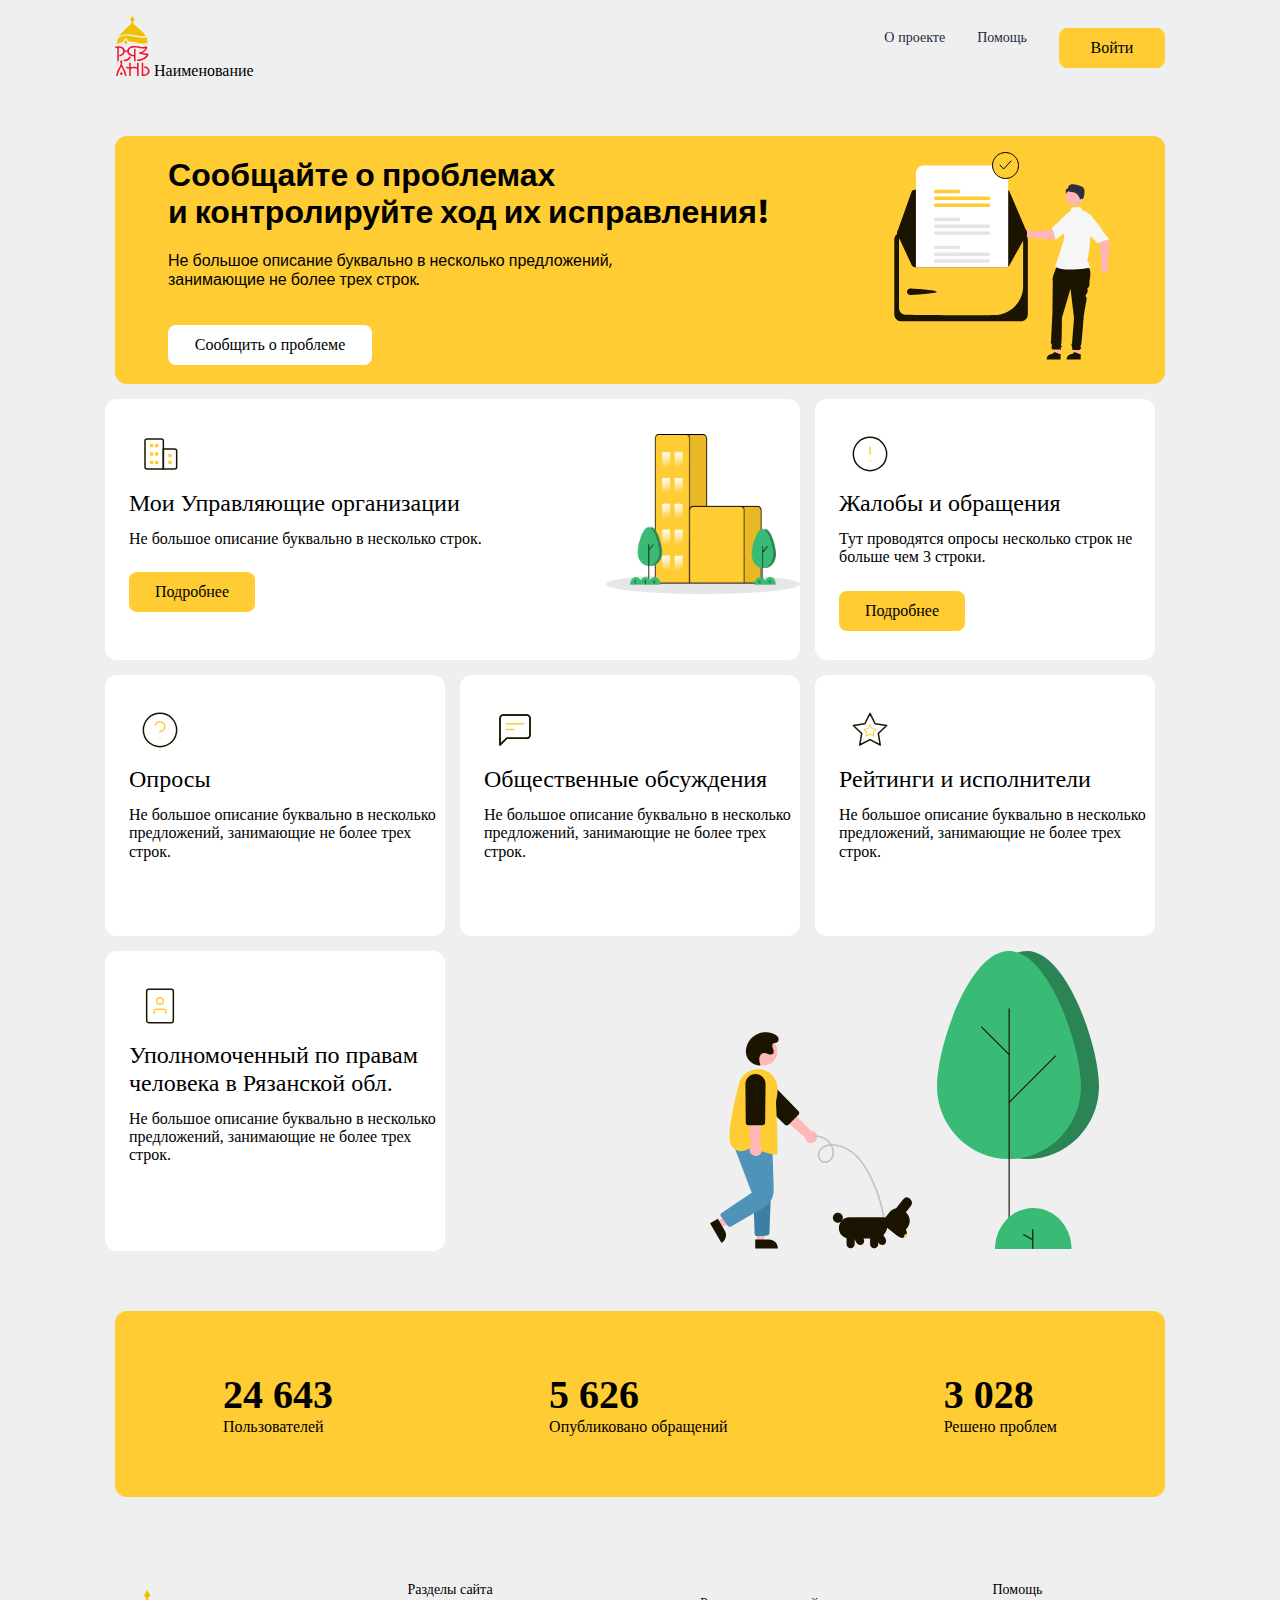
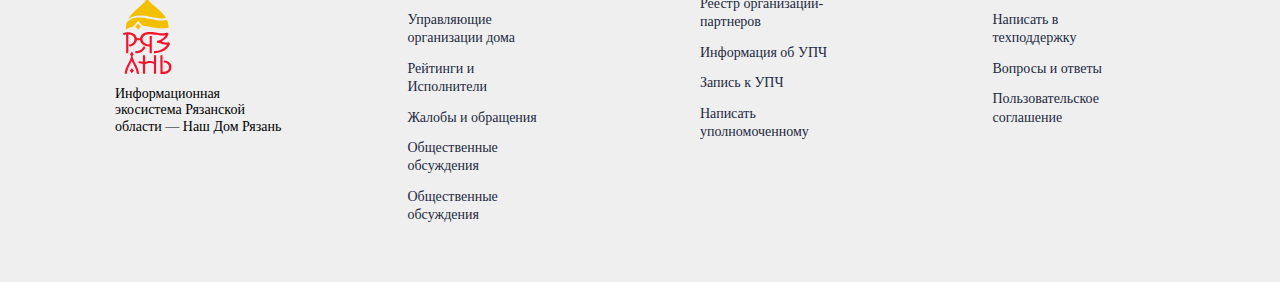
==== page/рязань/index.html @ d8bab6db "add 2 part of gomework" ====
<!DOCTYPE html>
<html lang="ru">

<head>
    <meta charset="UTF-8" />
    <title>Рязань</title>
    <meta name="description" content="Worlwide easy travels" />
    <meta name="viewport"
        content="width=device-width, initial-scale=1, minimum-scale=1, maximum-scale=1, user-scalable=0" />
    <link href="https://fonts.googleapis.com/css2?family=Poppins:wght@100&display=swap" rel="stylesheet">
    <link type="text/css" rel="stylesheet" href="./assets/style/normalize.css" />
    <link type="text/css" rel="stylesheet" href="./assets/style/style.css" />
</head>

<body>
    <header class="header g-content">
        <div class="header__left-part">
            <p class="header__text">
                <a href="#">
                    <img src="./assets/images/svg/logo.svg" class="header__logo" alt="логотип Рязань" /></a>
                Наименование
            </p>
        </div>
        <div class="header__right-part">
            <nav class="header__nav">
                <ul class="header__menu">
                    <li class="header__menu-item">
                        <a class="header__menu-link" href="#">О проекте</a>
                    </li>
                    <li class="header__menu-item">
                        <a class="header__menu-link" href="#">Помощь</a>
                    </li>
                </ul>
            </nav>
            <button class="header__login-btn">Войти</button>
        </div>
    </header>


    <section class="hero g-content">
        <div class="hero__main-left">
            <h1 class="hero__text-main">
                Сообщайте о проблемах<br />и контролируйте ход их исправления!
            </h1>
            <p class="hero__text">
                Не большое описание буквально в несколько предложений,<br />
                занимающие не более трех строк.
            </p>
            <button class="hero__btn">Сообщить о проблеме</button>

        </div>
        <div class="hero__main-left">
            <img class="hero__img" src="assets/images/svg/hero-img.svg" alt="Иконка">
    </section>

    <section class="content g-content">
        <div class="content__column-1">
            <div class="content-column-container-flex">
                <div class="conent__column-1-left">
                    <img class="content__icon-column" src="assets/images/svg/columns-icon.svg" alt="Иконка колонны">
                    <p class="content__text"><a href="#" class="content__link-main">Мои Управляющие организации</a></p>
                    <p class="content__text">Не большое описание буквально в несколько строк.</p>
                    <button class="content__btm">Подробнее</button>
                </div>
                <div class="conent__column-1-right">
                    <img class="content__img-column" src="assets/images/png/house.png" alt="Иконка дома">

                </div>
            </div>
        </div>

        <div class="content__column-2">
            <img class="content__icon-column" src="assets/images/svg/alert-circle-icon.svg" alt="Иконка">
            <p class="content__text"><a href="#" class="content__link-main">Жалобы и обращения</a></p>
            <p class="content__text">Тут проводятся опросы несколько строк не больше чем 3 строки.</p>
            <button class="content__btm">Подробнее</button>
        </div>

        <div class="content__column-3">
            <img class="content__icon-column" src="assets/images/svg/help-circl-icon.svg" alt="Иконка с вопросом">
            <p class="content__text"><a href="#" class="content__link-main">Опросы</a></p>
            <p class="content__text">Не большое описание буквально в несколько предложений, занимающие не более трех
                строк.</p>
        </div>

        <div class="content__column-4">
            <img class="content__icon-column" src="assets/images/svg/Discussion-icon.svg" alt="Иконка обсуждений">
            <p class="content__text"><a href="#" class="content__link-main">Общественные обсуждения</a></p>
            <p class="content__text">Не большое описание буквально в несколько предложений, занимающие не более трех
                строк.</p>
        </div>

        <div class="content__column-5">
            <img class="content__icon-column" src="assets/images/svg/star-icon.svg" alt="Иконка звезды">
            <p class="content__text"><a href="#" class="content__link-main">Рейтинги и исполнители</a></p>
            <p class="content__text">Не большое описание буквально в несколько предложений, занимающие не более трех
                строк.</p>
        </div>


        <div class="content__column-6">
            <img class="content__icon-column" src="assets/images/svg/book-icon.svg" alt="Иконка книги">

            <p class="content__text"><a href="#" class="content__link-main">Уполномоченный по правам <br>человека в
                    Рязанской обл.</a></p>
            <p class="content__text">Не большое описание буквально в несколько предложений, занимающие не более трех
                строк.</p>
        </div>

        <img class="content__image-independent" src="assets/images/svg/walking.svg" alt="Прогулка">

    </section>

    <section class="amount">
        <div class="amount-container">
            <div class="amount-container-mini-1">
                <h2 class="amount__text-main">24 643</h2>
                <p class="amount__text">Пользователей</p>
            </div>
            <div class="amount-container-mini-2">

                <h2 class="amount__text-main">5 626</h2>
                <p class="amount__text">Опубликовано обращений</p>
            </div>
            <div class="amount-container-mini-3">

                <h2 class="amount__text-main">3 028</h2>
                <p class="amount__text">Решено проблем</p>
            </div>
        </div>
    </section>


    <footer class="footer g-content">
        <div class="footer__column-1">
            <img class="footer__img-logo" src="assets/images/svg/logo.svg" alt="Логотип">
            <p class="footer__text">Информационная экосистема Рязанской области — Наш Дом Рязань</p>
        </div>
        <div class="footer__column-2">
            <p class="footer__text">Разделы сайта</p>
            <ul>
                <li class="footer__menu-item"><a class="footer__menu-link" href="#">Управляющие организации дома</a>
                </li>
                <li class="footer__menu-item"><a class="footer__menu-link" href="#">Рейтинги и Исполнители </a></li>
                <li class="footer__menu-item"><a class="footer__menu-link" href="#">Жалобы
                        и обращения </a></li>
                <li class="footer__menu-item"><a class="footer__menu-link" href="#">Общественные обсуждения</li>
                <li class="footer__menu-item">Общественные обсуждения</a></li>
            </ul>
        </div>
        <div class="footer__column-3">
            <div class="footer__column-3-container">
                <ul>
                    <li class="footer__menu-item">
                        <a class="footer__menu-link" href="#">Реестр организаций-партнеров</a>
                    </li>
                    <li class="footer__menu-item">
                        <a class="footer__menu-link" href="#">Информация об УПЧ</a>
                    </li>
                    <li class="footer__menu-item">
                        <a class="footer__menu-link" href="#">Запись к УПЧ</a>
                    </li>
                    <li class="footer__menu-item">
                        <a class="footer__menu-link" href="#">Написать уполномоченному</a>
                    </li>
                </ul>
            </div>
        </div>
        <div class="footer__column-4">
            <p class="footer__text">Помощь</p>
            <ul>
                <li class="footer__menu-item"><a class="footer__menu-link" href="#">Написать в техподдержку</a></li>
                <li class="footer__menu-item"><a class="footer__menu-link" href="#">Вопросы и ответы</a></li>
                <li class="footer__menu-item"><a class="footer__menu-link" href="#">Пользовательское соглашение</a>
                </li>
            </ul>
    </footer>
</body>

</html>
---- page/рязань/assets/style/style.css ----
* {
    margin: 0;
    padding: 0;
    box-sizing: border-box;
}

.g-content {
    max-width: 1440px;
    margin: 0 auto;
}

body {
    display: flex;
    flex-direction: column;
    justify-content: space-between;
    background-color: #EFEFEF;


}

.header {
    width: 1050px;
    height: 96px;
    display: flex;
    justify-content: space-between;
    background-color: white;
    background-color: #EFEFEF;
    align-items: center;
}

.header__right-part {
    display: flex;
}

.header__menu {
    padding: 0;
    margin: 0;
    display: flex;
    list-style-type: none;
}

.header__menu-item {
    margin-right: 32px;
    align-self: center;
}

.header__menu-link {
    text-decoration: none;
    font-family: 'Poppins';
    font-style: normal;
    font-weight: 500;
    font-size: 14px;
    color: #1D293F;
}

.header__login-btn {
    width: 106px;
    height: 40px;
    background-color: #FFCC33;
    border-radius: 8px;
    cursor: pointer;
    border: 1px solid #FFCC33;
}


.hero {
    display: flex;
    justify-content: space-around;
    border-radius: 12px;
    width: 1050px;
    height: 248px;
    background-color: #FFCC33;
    margin-top: 40px;
}

.hero__text-main {
    color: #000000;
    font-size: 32px;
    font-family: 'Poppins', sans-serif;

}

.hero__text {
    font-size: 16px;
    font-family: 'Poppins', sans-serif;

}

.hero__btn {
    margin-top: 36px;
    width: 204px;
    height: 40px;
    background-color: #fff;
    border-radius: 8px;
    border: none;
    cursor: pointer;

}

.hero__img {
    margin-top: 16px;
}

.content {
    background-color: #EFEFEF;
    margin-left: 105px;
    margin-right: 105px;
    margin-top: 15px;
    display: grid;
    grid-template-columns: repeat(3, 340px);
    grid-template-rows: repeat(2, 261px);
    grid-column-gap: 15px;
    grid-row-gap: 15px;
}

.content__btm {
    margin-top: 24px;
    background-color: #FFCC33;
    border: none;
    width: 126px;
    height: 40px;
    border-radius: 8px;
    cursor: pointer;
    margin-left: 24px;

}

.content__link-main {
    margin-top: 44px;
    text-decoration: none;
    color: #000000;
    font-size: 24px;
}

.content__text {
    margin-top: 12px;
    color: rgba(0, 0, 0, 1);
    margin-left: 24px;


}

.content__column-1 {
    grid-area: 1 / 1 / 2 / 3;
    background-color: #fff;
    border-radius: 12px;


}

.content-column-container-flex {
    display: flex;
    justify-content: space-between;
}

.content__icon-column {
    width: 40px;
    height: 40px;
    margin-top: 35px;
    margin-left: 35px;
}

.content__img-column {
    width: 194px;
    height: 160px;
    margin-top: 35px;
}

.content__column-2 {
    grid-area: 1 / 3 / 2 / 4;
    background-color: #fff;
    border-radius: 12px;


}

.content__column-3 {
    grid-area: 2 / 1 / 3 / 2;
    background-color: #fff;
    border-radius: 12px;


}

.content__column-4 {
    grid-area: 2 / 2 / 3 / 3;
    background-color: #fff;
    border-radius: 12px;


}

.content__column-5 {
    grid-area: 2 / 3 / 3 / 4;
    background-color: #fff;
    border-radius: 12px;
}

.content__column-6 {
    background-color: #fff;
    border-radius: 12px;
    height: 300px;
}

.content__image-independent {
    margin-left: 250px;
}

.amount {
    display: flex;
    justify-content: center;
    margin: 70px;
    margin-top: 60px;
}

.amount-container {
    display: flex;
    justify-content: space-around;
    align-items: center;
    background-color: rgba(255, 204, 51, 1);
    width: 1050px;
    height: 186px;
    border-radius: 12px;

}

.amount__text-main {
    font-size: 40px;
}

.amount__text {
    font-size: 16px;
}

/*   footer =======================================
===============================*/

.footer {
    background-color: white;
    width: 1050px;
    height: 300px;
    margin-top: 15px;
    display: grid;
    grid-template-columns: repeat(4, 1fr);
    grid-template-rows: repeat(5, 1fr);
    grid-column-gap: 120px;
    grid-row-gap: 108px;
    background-color: #EFEFEF;

}

.footer__img-logo {
    width: 49px;
    height: 84px;
    margin: 8px;
}

.footer__text {
    font-size: 14px;

}

.footer__column-1 {
    grid-area: 1 / 1 / 2 / 2;
}

.footer__column-2 {
    grid-area: 1 / 2 / 2 / 3;
}

.footer__column-3 {
    grid-area: 1 / 3 / 2 / 4;
}

.footer__column-4 {
    grid-area: 1 / 4 / 2 / 5;
}






.footer__menu-item {
    margin-right: 32px;
    align-self: center;
    list-style-type: none;
    margin-top: 12px;
}

.footer__menu-link {
    text-decoration: none;
    font-style: normal;
    font-weight: 500;
    font-size: 14px;
    color: #1D293F;
    font-size: 14px;
}
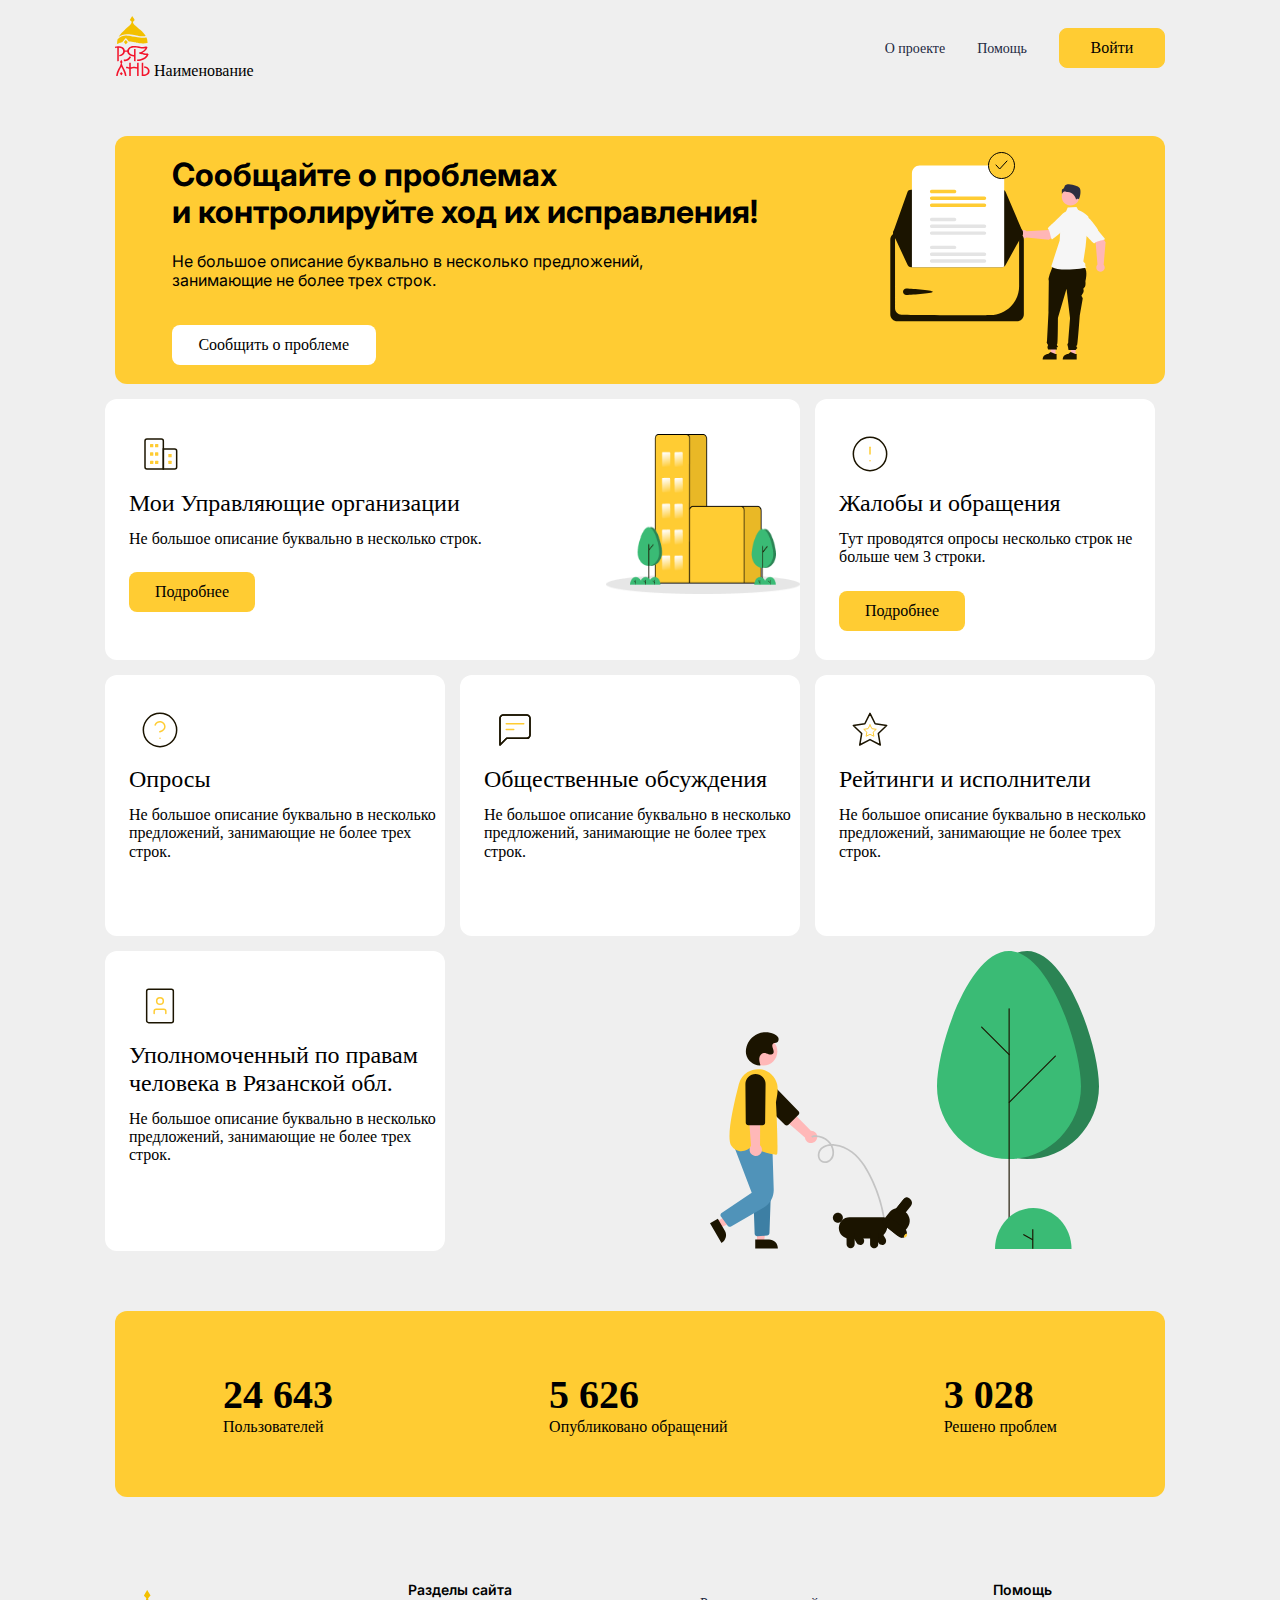
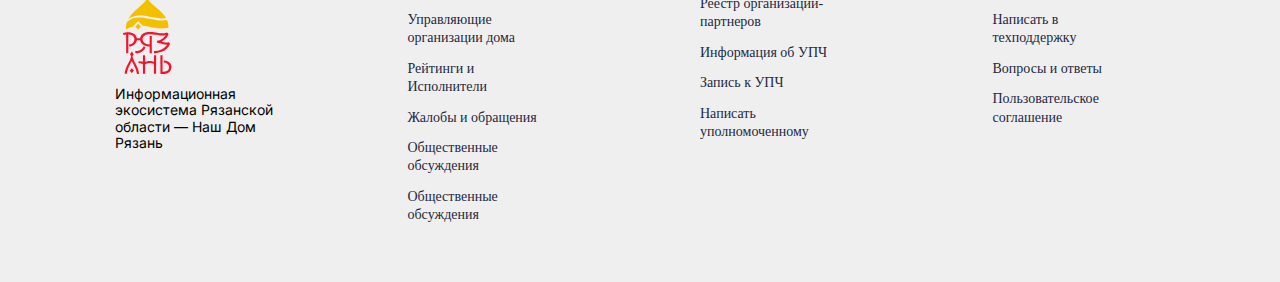
==== commit 8362b45f: "add new font" ====
--- a/page/рязань/index.html
+++ b/page/рязань/index.html
@@ -7,9 +7,10 @@
     <meta name="description" content="Worlwide easy travels" />
     <meta name="viewport"
         content="width=device-width, initial-scale=1, minimum-scale=1, maximum-scale=1, user-scalable=0" />
-    <link href="https://fonts.googleapis.com/css2?family=Poppins:wght@100&display=swap" rel="stylesheet">
+    <link href="https://fonts.googleapis.com/css2?family=Inter:wght@100;500;600;800&display=swap" rel="stylesheet">
     <link type="text/css" rel="stylesheet" href="./assets/style/normalize.css" />
     <link type="text/css" rel="stylesheet" href="./assets/style/style.css" />
+    <link rel="short icon" href="./assets/images/svg/logo.svg">
 </head>
 
 <body>
@@ -56,8 +57,8 @@
     <section class="content g-content">
         <div class="content__column-1">
             <div class="content-column-container-flex">
-                <div class="conent__column-1-left">
-                    <img class="content__icon-column" src="assets/images/svg/columns-icon.svg" alt="Иконка колонны">
+                <div class="content__column-1-left">
+                    <img class="content__icon-column" src="./assets/images/svg/columns-icon.svg" alt="Иконка колонны">
                     <p class="content__text"><a href="#" class="content__link-main">Мои Управляющие организации</a></p>
                     <p class="content__text">Не большое описание буквально в несколько строк.</p>
                     <button class="content__btm">Подробнее</button>
@@ -70,28 +71,28 @@
         </div>
 
         <div class="content__column-2">
-            <img class="content__icon-column" src="assets/images/svg/alert-circle-icon.svg" alt="Иконка">
+            <img class="content__icon-column" src="./assets/images/svg/alert-circle-icon.svg" alt="Иконка">
             <p class="content__text"><a href="#" class="content__link-main">Жалобы и обращения</a></p>
             <p class="content__text">Тут проводятся опросы несколько строк не больше чем 3 строки.</p>
             <button class="content__btm">Подробнее</button>
         </div>
 
         <div class="content__column-3">
-            <img class="content__icon-column" src="assets/images/svg/help-circl-icon.svg" alt="Иконка с вопросом">
+            <img class="content__icon-column" src="./assets/images/svg/help-circl-icon.svg" alt="Иконка с вопросом">
             <p class="content__text"><a href="#" class="content__link-main">Опросы</a></p>
             <p class="content__text">Не большое описание буквально в несколько предложений, занимающие не более трех
                 строк.</p>
         </div>
 
         <div class="content__column-4">
-            <img class="content__icon-column" src="assets/images/svg/Discussion-icon.svg" alt="Иконка обсуждений">
+            <img class="content__icon-column" src="./assets/images/svg/Discussion-icon.svg" alt="Иконка обсуждений">
             <p class="content__text"><a href="#" class="content__link-main">Общественные обсуждения</a></p>
             <p class="content__text">Не большое описание буквально в несколько предложений, занимающие не более трех
                 строк.</p>
         </div>
 
         <div class="content__column-5">
-            <img class="content__icon-column" src="assets/images/svg/star-icon.svg" alt="Иконка звезды">
+            <img class="content__icon-column" src="./assets/images/svg/star-icon.svg" alt="Иконка звезды">
             <p class="content__text"><a href="#" class="content__link-main">Рейтинги и исполнители</a></p>
             <p class="content__text">Не большое описание буквально в несколько предложений, занимающие не более трех
                 строк.</p>
@@ -99,7 +100,7 @@
 
 
         <div class="content__column-6">
-            <img class="content__icon-column" src="assets/images/svg/book-icon.svg" alt="Иконка книги">
+            <img class="content__icon-column" src="./assets/images/svg/book-icon.svg" alt="Иконка книги">
 
             <p class="content__text"><a href="#" class="content__link-main">Уполномоченный по правам <br>человека в
                     Рязанской обл.</a></p>
@@ -107,7 +108,7 @@
                 строк.</p>
         </div>
 
-        <img class="content__image-independent" src="assets/images/svg/walking.svg" alt="Прогулка">
+        <img class="content__image-independent" src="./assets/images/svg/walking.svg" alt="Прогулка">
 
     </section>
 
@@ -133,11 +134,11 @@
 
     <footer class="footer g-content">
         <div class="footer__column-1">
-            <img class="footer__img-logo" src="assets/images/svg/logo.svg" alt="Логотип">
+            <img class="footer__img-logo" src="./assets/images/svg/logo.svg" alt="Логотип">
             <p class="footer__text">Информационная экосистема Рязанской области — Наш Дом Рязань</p>
         </div>
         <div class="footer__column-2">
-            <p class="footer__text">Разделы сайта</p>
+            <p class="footer__text title">Разделы сайта</p>
             <ul>
                 <li class="footer__menu-item"><a class="footer__menu-link" href="#">Управляющие организации дома</a>
                 </li>
@@ -167,7 +168,7 @@
             </div>
         </div>
         <div class="footer__column-4">
-            <p class="footer__text">Помощь</p>
+            <p class="footer__text title">Помощь</p>
             <ul>
                 <li class="footer__menu-item"><a class="footer__menu-link" href="#">Написать в техподдержку</a></li>
                 <li class="footer__menu-item"><a class="footer__menu-link" href="#">Вопросы и ответы</a></li>
--- a/page/рязань/assets/style/style.css
+++ b/page/рязань/assets/style/style.css
@@ -28,8 +28,22 @@
     align-items: center;
 }
 
+.header_text {
+    display: flex;
+    align-items: center;
+    text-align: center;
+    font-size: small;
+
+}
+
 .header__right-part {
     display: flex;
+}
+
+
+.header__nav {
+    display: flex;
+    align-items: center;
 }
 
 .header__menu {
@@ -76,14 +90,12 @@
 .hero__text-main {
     color: #000000;
     font-size: 32px;
-    font-family: 'Poppins', sans-serif;
-
+    font-family: 'Inter', sans-serif;
 }
 
 .hero__text {
     font-size: 16px;
-    font-family: 'Poppins', sans-serif;
-
+    font-family: 'Inter', sans-serif;
 }
 
 .hero__btn {
@@ -257,6 +269,8 @@
 
 .footer__text {
     font-size: 14px;
+    font-family: 'Inter', sans-serif;
+
 
 }
 
@@ -266,6 +280,10 @@
 
 .footer__column-2 {
     grid-area: 1 / 2 / 2 / 3;
+}
+
+.title {
+    font-weight: 600;
 }
 
 .footer__column-3 {
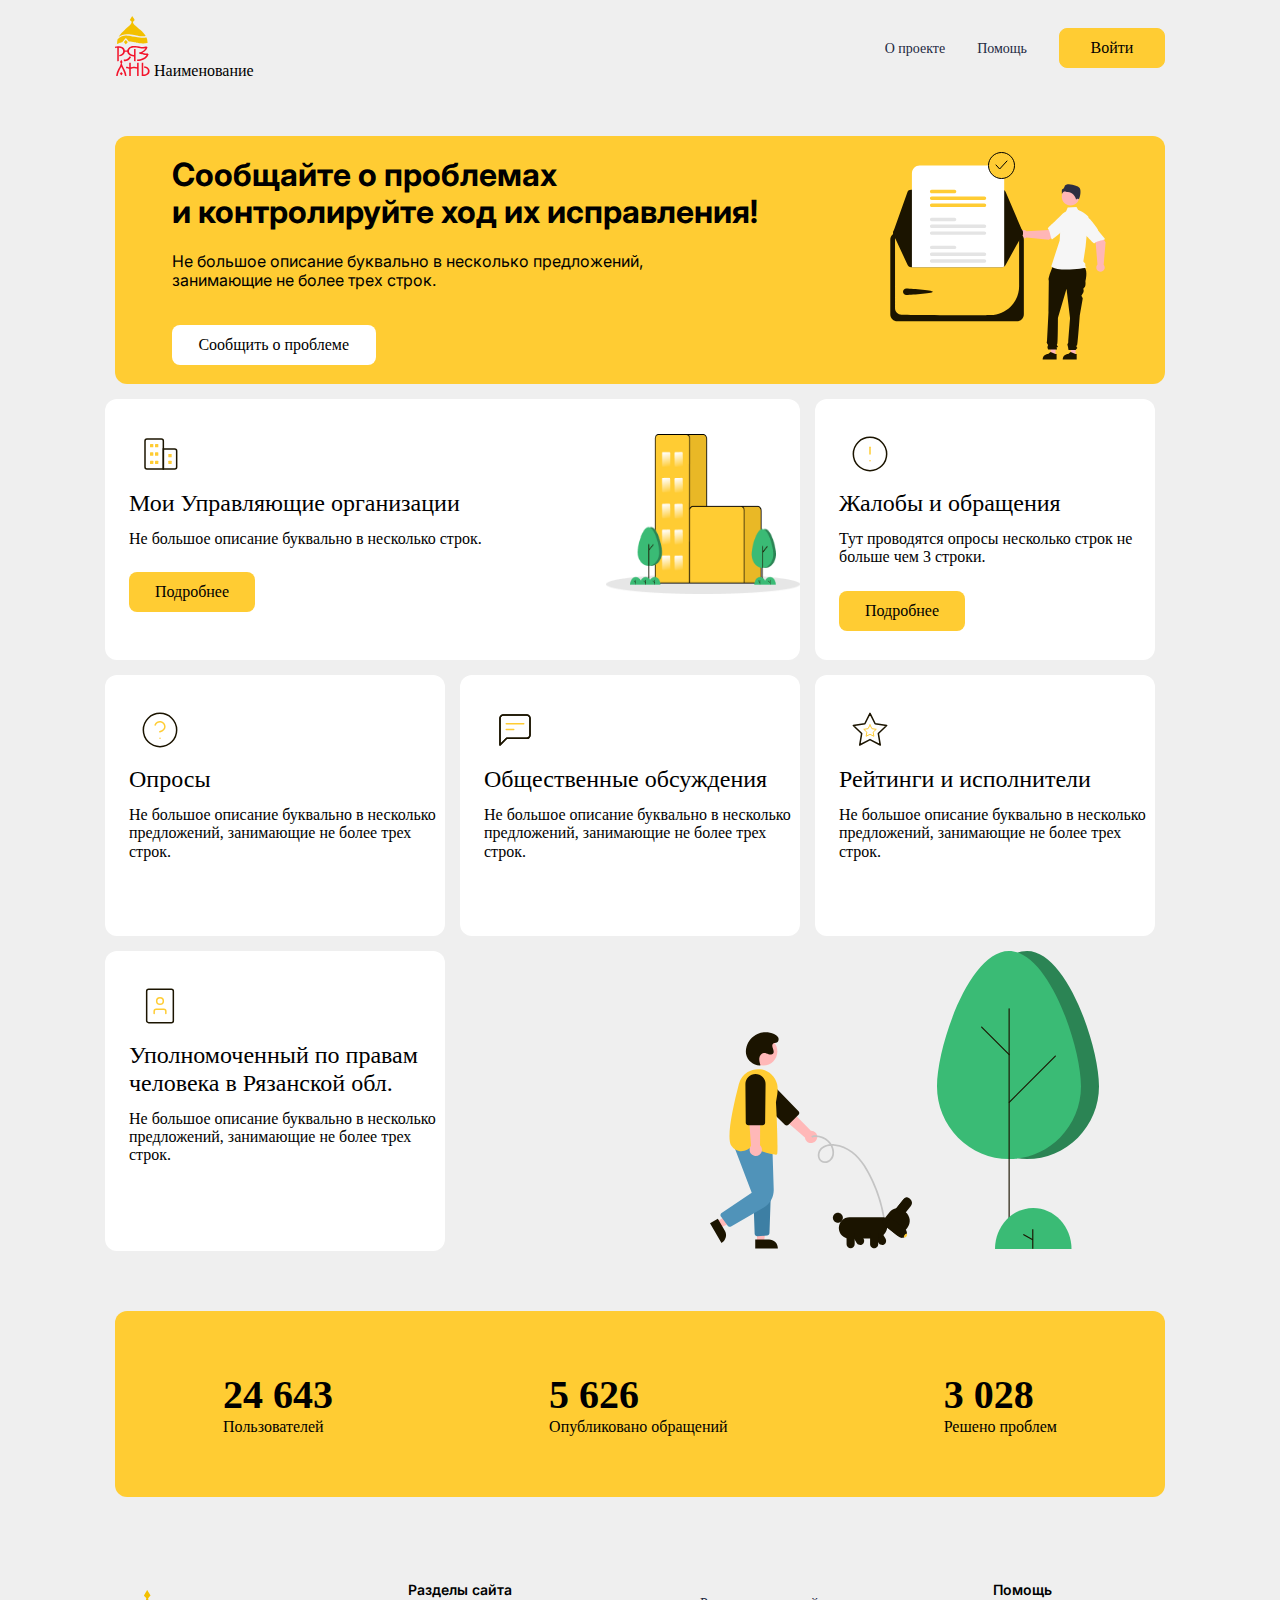
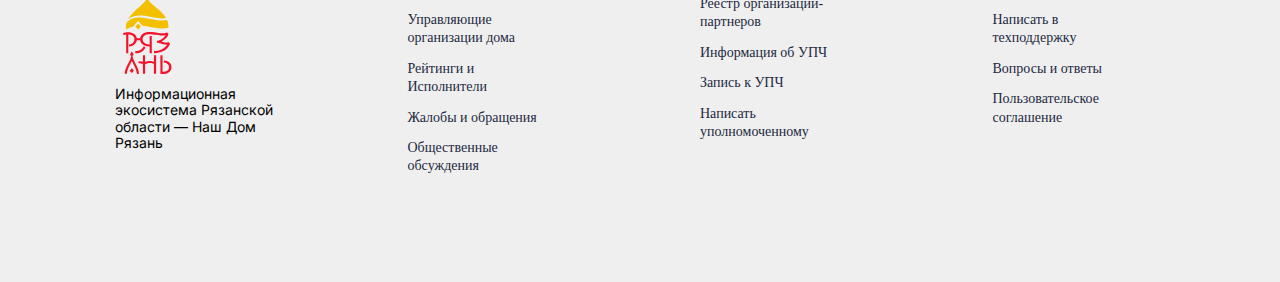
==== commit 69e874f7: "bugs fixed (validator)" ====
--- a/page/рязань/index.html
+++ b/page/рязань/index.html
@@ -51,7 +51,8 @@
 
         </div>
         <div class="hero__main-left">
-            <img class="hero__img" src="assets/images/svg/hero-img.svg" alt="Иконка">
+            <img class="hero__img" src="assets/images/svg/hero-img.svg" alt="Иконка" />
+        </div>
     </section>
 
     <section class="content g-content">
@@ -144,9 +145,8 @@
                 </li>
                 <li class="footer__menu-item"><a class="footer__menu-link" href="#">Рейтинги и Исполнители </a></li>
                 <li class="footer__menu-item"><a class="footer__menu-link" href="#">Жалобы
-                        и обращения </a></li>
-                <li class="footer__menu-item"><a class="footer__menu-link" href="#">Общественные обсуждения</li>
-                <li class="footer__menu-item">Общественные обсуждения</a></li>
+                        и обращения</a></li>
+                <li class="footer__menu-item"><a class="footer__menu-link" href="#">Общественные обсуждения</a></li>
             </ul>
         </div>
         <div class="footer__column-3">
@@ -175,6 +175,7 @@
                 <li class="footer__menu-item"><a class="footer__menu-link" href="#">Пользовательское соглашение</a>
                 </li>
             </ul>
+        </div>
     </footer>
 </body>
 
